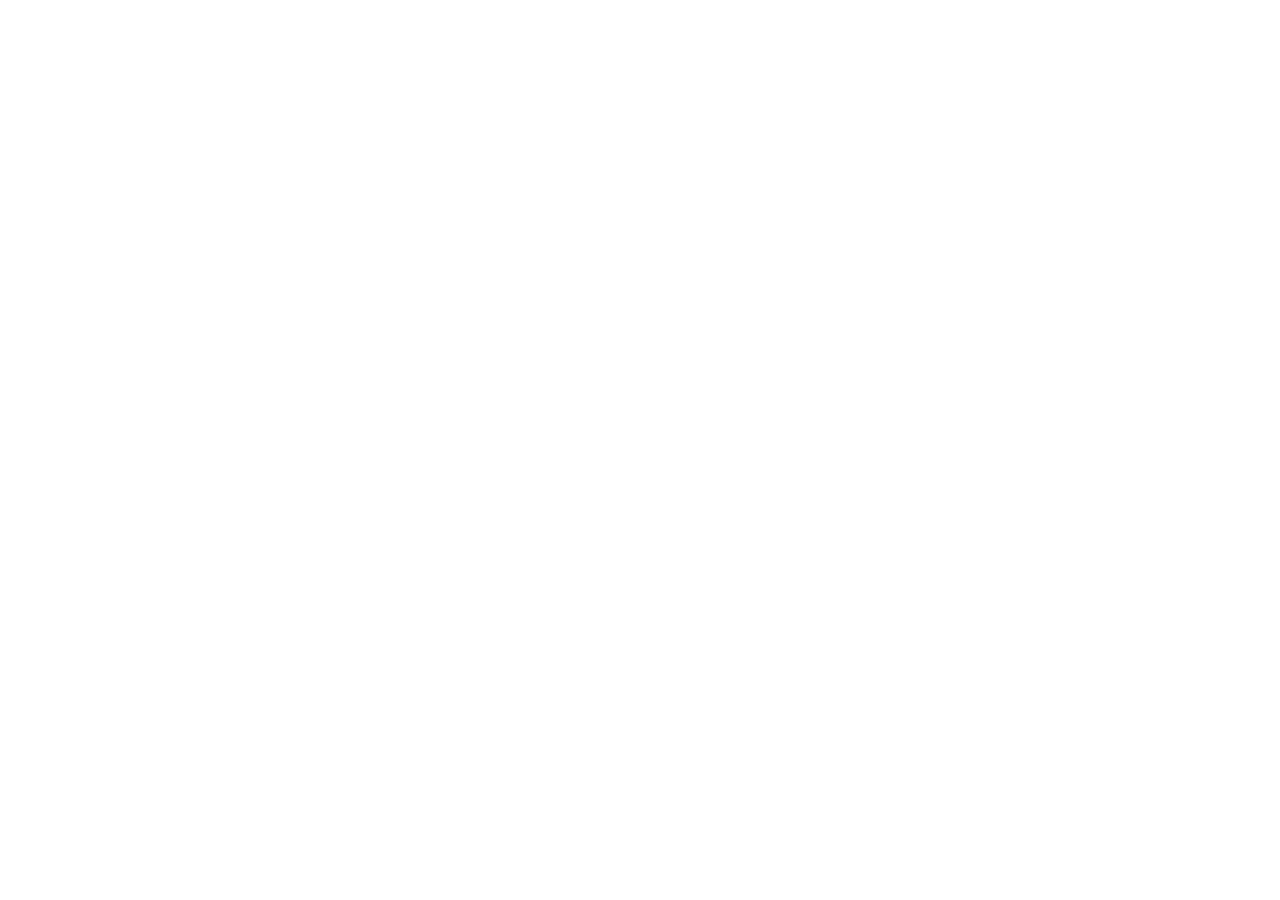
==== index.html @ 0fb12642 "Initialize NO WARNING Chemistry Test" ====
<!doctype html><html lang="en"><head><meta charset="utf-8"><meta name="viewport" content="width=device-width,initial-scale=1,viewport-fit=cover"><meta name="theme-color" content="#080607"><meta name="apple-mobile-web-app-capable" content="yes"><title>NO WARNING — The Chemistry Test</title><link rel="stylesheet" href="styles.css"></head><body><main id="app"></main><noscript>NO WARNING requires JavaScript.</noscript><script src="app.js"></script></body></html>
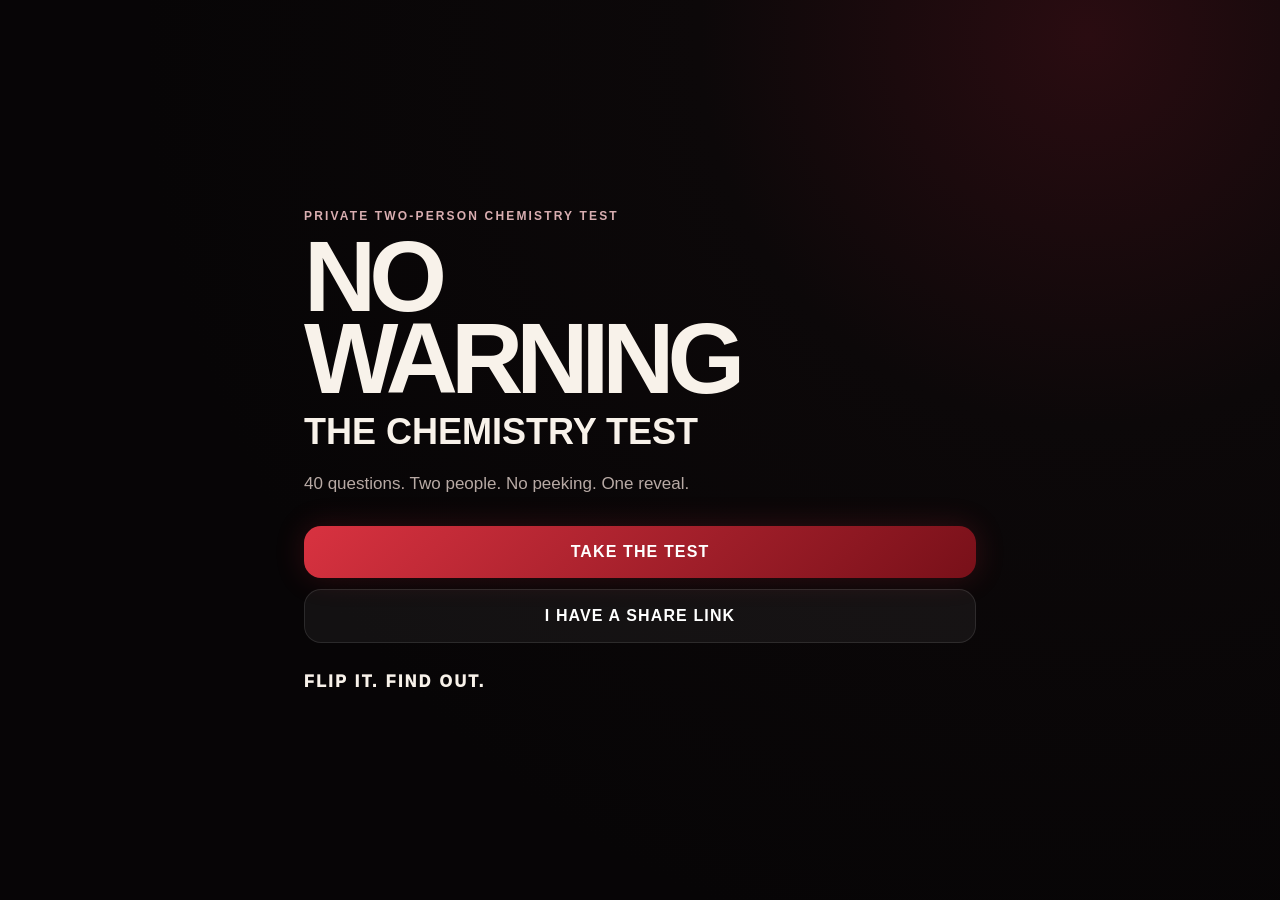
==== commit f52a445b: "Load low-score challenge targeting after core app" ====
--- a/index.html
+++ b/index.html
@@ -1 +1 @@
-<!doctype html><html lang="en"><head><meta charset="utf-8"><meta name="viewport" content="width=device-width,initial-scale=1,viewport-fit=cover"><meta name="theme-color" content="#080607"><meta name="apple-mobile-web-app-capable" content="yes"><title>NO WARNING — The Chemistry Test</title><link rel="stylesheet" href="styles.css"></head><body><main id="app"></main><noscript>NO WARNING requires JavaScript.</noscript><script src="app.js"></script></body></html>+<!doctype html><html lang="en"><head><meta charset="utf-8"><meta name="viewport" content="width=device-width,initial-scale=1,viewport-fit=cover"><meta name="theme-color" content="#080607"><meta name="apple-mobile-web-app-capable" content="yes"><title>NO WARNING — The Chemistry Test</title><link rel="stylesheet" href="styles.css"></head><body><main id="app"></main><noscript>NO WARNING requires JavaScript.</noscript><script src="app.js"></script><script src="low-score-challenges.js"></script></body></html>
--- a/styles.css
+++ b/styles.css
@@ -0,0 +1 @@
+:root{--bg:#080607;--panel:#120d0e;--text:#f8f2ea;--muted:#b8aaa5;--red:#cc2d3b;--line:rgba(255,255,255,.10)}*{box-sizing:border-box;-webkit-tap-highlight-color:transparent}html,body{margin:0;min-height:100%;background:#080607;color:var(--text);font-family:-apple-system,BlinkMacSystemFont,"Segoe UI",Arial,sans-serif}body{background:radial-gradient(circle at 85% 4%,#2a0c11 0,#0c0809 28%,#070506 68%);background-attachment:fixed}#app{width:min(100%,720px);margin:auto;padding:24px;min-height:100vh}.screen{min-height:calc(100vh - 48px);display:flex;flex-direction:column;justify-content:center}.eyebrow{font-size:12px;font-weight:900;letter-spacing:.18em;text-transform:uppercase;color:#d9aeb1}.brand{font-size:clamp(58px,18vw,100px);line-height:.82;letter-spacing:-.07em;margin:12px 0}.sub{font-size:clamp(22px,7vw,36px);font-weight:900}.lede{font-size:17px;color:var(--muted);line-height:1.6}.tag{font-weight:950;letter-spacing:.15em;margin-top:30px}.card{border:1px solid var(--line);background:rgba(255,255,255,.035);border-radius:26px;padding:24px;box-shadow:0 30px 90px rgba(0,0,0,.35)}button{font:inherit}.btn{width:100%;border:0;border-radius:17px;padding:17px;margin-top:11px;font-weight:900;letter-spacing:.07em;text-transform:uppercase}.primary{color:white;background:linear-gradient(135deg,#d83240,#781019);box-shadow:0 0 30px rgba(204,45,59,.2)}.secondary{color:white;background:rgba(255,255,255,.05);border:1px solid var(--line)}.input{width:100%;padding:17px;border-radius:16px;border:1px solid var(--line);background:#0b0809;color:#fff;font-size:17px;margin-top:12px}.top{display:flex;align-items:center;gap:10px;margin-bottom:18px}.back{border:0;background:transparent;color:var(--muted);font-weight:800;padding:8px 5px}.progbox{flex:1}.meta{display:flex;justify-content:space-between;color:var(--muted);font-size:11px;text-transform:uppercase;letter-spacing:.08em}.prog{height:7px;border-radius:99px;background:rgba(255,255,255,.07);overflow:hidden;margin-top:7px}.prog span{display:block;height:100%;background:linear-gradient(90deg,#79111a,#d83240)}.q{font-size:clamp(27px,7vw,42px);line-height:1.05;letter-spacing:-.04em;margin:10px 0 22px}.hint{color:var(--muted);margin:-8px 0 16px}.options{display:grid;gap:10px}.opt{border:1px solid var(--line);background:rgba(255,255,255,.035);color:white;text-align:left;padding:16px;border-radius:16px;line-height:1.35}.opt.sel{border-color:#ce2c3a;background:rgba(159,23,34,.22)}.big{font-size:clamp(36px,10vw,56px);line-height:.94;letter-spacing:-.05em;margin:10px 0 18px}.score{font-size:clamp(82px,25vw,132px);font-weight:950;letter-spacing:-.08em;line-height:.85}.dim{display:flex;justify-content:space-between;padding:14px 0;border-bottom:1px solid var(--line)}.section{margin-top:30px}.section h3{font-size:12px;color:#d9aeb1;letter-spacing:.16em}.challenge{margin-top:12px;padding:18px;border:1px solid var(--line);border-radius:18px;background:rgba(255,255,255,.035);line-height:1.5}.challenge strong{display:block;margin-bottom:8px}.boundary{margin-top:20px;padding:16px;border-left:3px solid var(--red);border-radius:12px;background:rgba(159,23,34,.1);line-height:1.5}.note{font-size:11px;color:#9f9290;text-align:center;margin-top:14px}
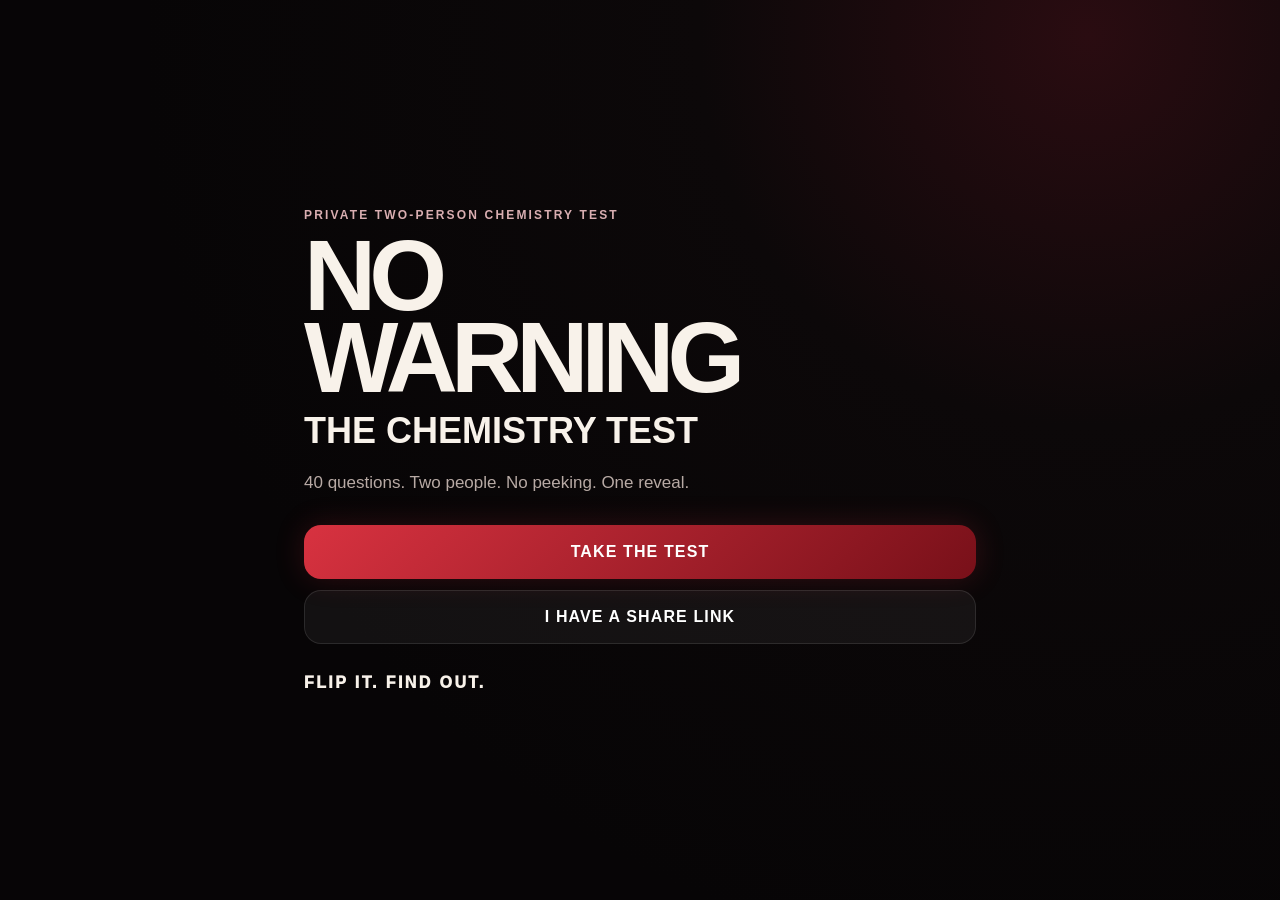
==== commit 5d172814: "Load NO WARNING mobile polish layer" ====
--- a/index.html
+++ b/index.html
@@ -1 +1 @@
-<!doctype html><html lang="en"><head><meta charset="utf-8"><meta name="viewport" content="width=device-width,initial-scale=1,viewport-fit=cover"><meta name="theme-color" content="#080607"><meta name="apple-mobile-web-app-capable" content="yes"><title>NO WARNING — The Chemistry Test</title><link rel="stylesheet" href="styles.css"></head><body><main id="app"></main><noscript>NO WARNING requires JavaScript.</noscript><script src="app.js"></script><script src="low-score-challenges.js"></script></body></html>+<!doctype html><html lang="en"><head><meta charset="utf-8"><meta name="viewport" content="width=device-width,initial-scale=1,viewport-fit=cover"><meta name="theme-color" content="#080607"><meta name="apple-mobile-web-app-capable" content="yes"><title>NO WARNING — The Chemistry Test</title><link rel="stylesheet" href="styles.css"><link rel="stylesheet" href="mobile-polish-2.css"></head><body><main id="app"></main><noscript>NO WARNING requires JavaScript.</noscript><script src="app.js"></script><script src="low-score-challenges.js"></script><script src="results-reveal-2.js"></script><script src="share-ux-2.js"></script></body></html>
--- a/mobile-polish-2.css
+++ b/mobile-polish-2.css
@@ -0,0 +1,4 @@
+/* Mobile Interaction & App Polish 2.0 — NO WARNING */
+:root{--tap:54px}html{scroll-padding-top:16px}body{overscroll-behavior-y:none}.btn,.opt,.back{touch-action:manipulation}.btn{min-height:var(--tap);transition:transform .14s ease,filter .14s ease,box-shadow .14s ease}.btn:active{transform:scale(.985);filter:brightness(1.08)}.btn:focus-visible,.opt:focus-visible,.input:focus-visible{outline:3px solid rgba(216,50,64,.45);outline-offset:3px}.opt{min-height:58px;transition:transform .14s ease,border-color .18s ease,background .18s ease}.opt:active{transform:scale(.992)}.opt.sel{box-shadow:0 0 0 1px rgba(216,50,64,.28) inset,0 10px 28px rgba(0,0,0,.18)}.card{transition:transform .18s ease,border-color .18s ease}.prog span{transition:width .28s cubic-bezier(.2,.8,.2,1)}.section{scroll-margin-top:18px}.challenge{position:relative;overflow:hidden}.challenge:after{content:'';position:absolute;inset:0;pointer-events:none;background:linear-gradient(120deg,transparent 65%,rgba(216,50,64,.06))}.input{min-height:54px}.note{padding-bottom:env(safe-area-inset-bottom)}
+@media(max-width:560px){#app{padding:14px 12px calc(82px + env(safe-area-inset-bottom))}.screen{min-height:calc(100dvh - 28px);justify-content:flex-start;padding-top:max(18px,env(safe-area-inset-top))}.screen:first-child{justify-content:center}.card{padding:19px;border-radius:22px}.top{position:sticky;top:0;z-index:10;margin:0 -4px 14px;padding:9px 4px 11px;background:linear-gradient(#080607 72%,transparent);backdrop-filter:blur(8px)}.q{font-size:clamp(25px,7.2vw,34px);margin-top:14px}.options{gap:9px}.opt{padding:15px}.btn{padding:16px}.big{font-size:clamp(34px,11vw,50px)}.score{font-size:clamp(74px,24vw,110px)}.section{margin-top:24px}}
+@media(prefers-reduced-motion:reduce){*,*:before,*:after{scroll-behavior:auto!important;transition:none!important;animation:none!important}}
